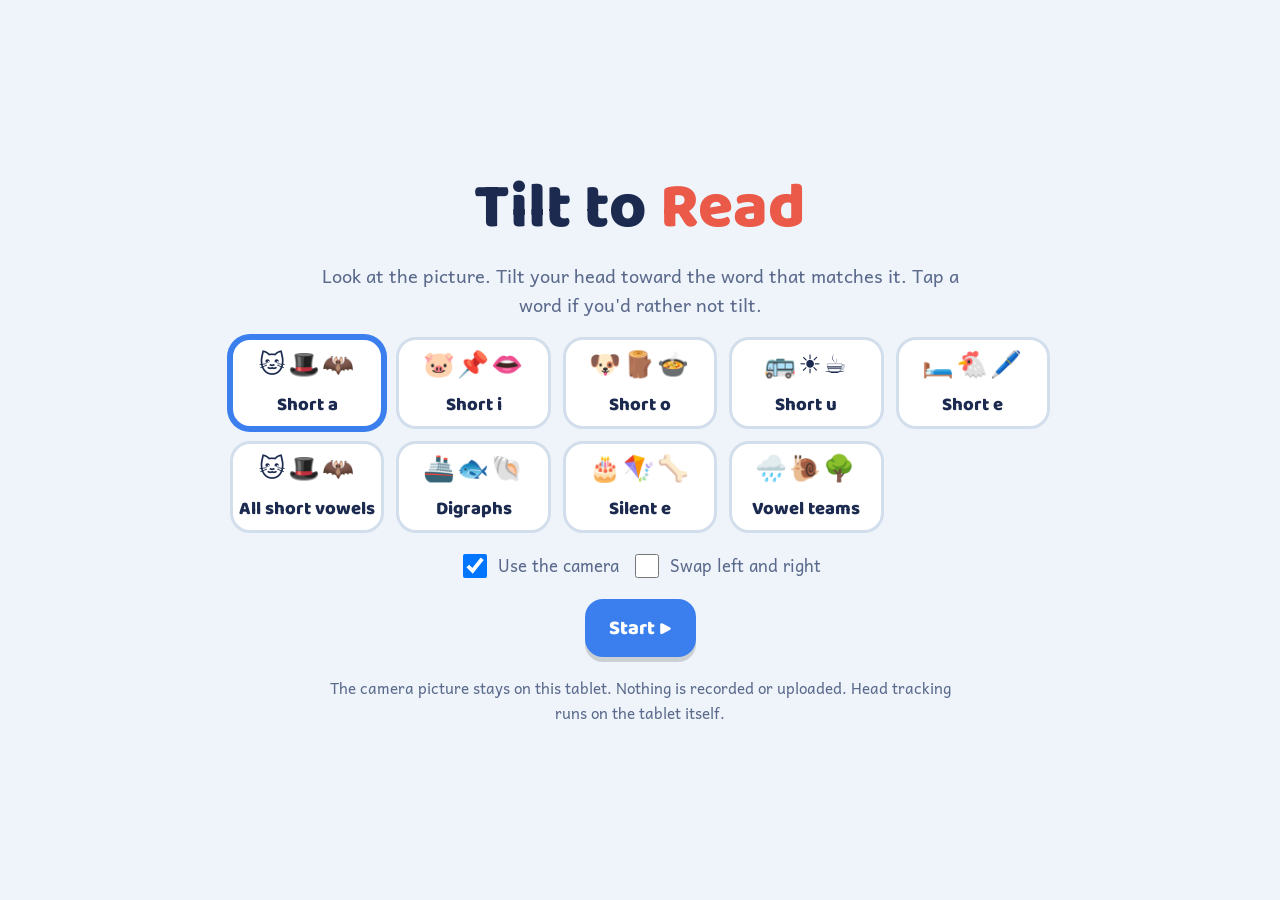
==== index.html @ a5d6fa61 "Add Tilt to Read game" ====
<!doctype html>
<html lang="en">
<head>
<meta charset="utf-8">
<meta name="viewport" content="width=device-width,initial-scale=1,viewport-fit=cover">
<title>Tilt to Read</title>
<link rel="preconnect" href="https://fonts.googleapis.com">
<link rel="preconnect" href="https://fonts.gstatic.com" crossorigin>
<link rel="stylesheet" href="https://fonts.googleapis.com/css2?family=Andika:wght@400;700&family=Baloo+2:wght@600;800&display=swap">
<style>
/* Layout: picture on top, the child's mirrored camera in the middle, one word on each side; tilt your head toward the word that matches */
:root{
  --paper:#EEF4FA; --card:#FFFFFF; --ink:#1B2A4E; --muted:#5B6A8C; --line:#D3DEEC; --soft:#E2EBF6;
  --left:#3B7FEE; --right:#EB5A48; --good:#1E9A60; --bad:#E0483A; --sun:#FFBE2E; --on:#FFFFFF;
  --display:"Baloo 2","Trebuchet MS",system-ui,sans-serif; --read:"Andika","Comic Sans MS",system-ui,sans-serif;
}
@media (prefers-color-scheme: dark){:root{--paper:#111A2E;--card:#1B2643;--ink:#EDF2FB;--muted:#9EABC9;--line:#2C3A5E;--soft:#223052;--left:#6A9FFF;--right:#FF7A6A;--good:#3CC184;--bad:#FF6B5C;--on:#0E1528;color-scheme:dark}}
*{box-sizing:border-box}
html,body{height:100%;margin:0}
body{background:var(--paper);color:var(--ink);font-family:var(--read);overflow:hidden;-webkit-user-select:none;user-select:none;-webkit-tap-highlight-color:transparent;touch-action:manipulation}
button{font:inherit;color:inherit;cursor:pointer}
.screen{height:100%;display:flex;flex-direction:column;padding:max(12px,env(safe-area-inset-top)) max(16px,env(safe-area-inset-right)) max(12px,env(safe-area-inset-bottom)) max(16px,env(safe-area-inset-left))}
[hidden]{display:none!important}
h1{font-family:var(--display);font-weight:800;margin:0;line-height:1.05}
.btn{min-height:58px;border:0;border-radius:18px;padding:0 24px;font-family:var(--display);font-weight:800;font-size:1.25rem;background:var(--left);color:var(--on);box-shadow:0 5px 0 rgba(0,0,0,.15)}
.btn:active{transform:translateY(4px);box-shadow:none}
.btn.ghost{background:var(--card);color:var(--ink);border:2px solid var(--line)}

/* start screen */
#start{align-items:center;justify-content:center;gap:18px;text-align:center;overflow:auto}
#start h1{font-size:clamp(2.6rem,7vw,4rem)}
#start h1 span{color:var(--right)}
.how{max-width:640px;color:var(--muted);font-size:1.15rem;margin:0}
.sets{display:grid;grid-template-columns:repeat(auto-fill,minmax(150px,1fr));gap:12px;width:min(100%,820px)}
.set{min-height:92px;border-radius:20px;border:3px solid var(--line);background:var(--card);display:flex;flex-direction:column;align-items:center;justify-content:center;gap:4px;font-family:var(--display);font-weight:800;font-size:1.15rem}
.set span{font-size:1.6rem;letter-spacing:2px}
.set[aria-pressed="true"]{border-color:var(--left);box-shadow:0 0 0 3px var(--left)}
.opts{display:flex;gap:12px;align-items:center;flex-wrap:wrap;justify-content:center;color:var(--muted)}
.opts label{display:flex;gap:8px;align-items:center;font-size:1.05rem}
.opts input{width:24px;height:24px}
.privacy{font-size:.95rem;color:var(--muted);max-width:640px;margin:0}
#err{color:var(--bad);font-weight:700;max-width:640px;margin:0}

/* game */
#game{gap:10px}
.top{display:flex;align-items:center;gap:12px}
.top .grow{flex:1;min-width:0}
.score{font-family:var(--display);font-weight:800;font-size:1.3rem;font-variant-numeric:tabular-nums}
.dots{display:flex;gap:6px;flex-wrap:wrap}
.dots i{width:14px;height:14px;border-radius:50%;background:var(--soft);border:2px solid var(--line)}
.dots i.ok{background:var(--good);border-color:var(--good)}
.dots i.no{background:var(--bad);border-color:var(--bad)}
.iconbtn{width:52px;height:52px;border-radius:16px;border:2px solid var(--line);background:var(--card);font-size:1.4rem;flex:none}
.pic{align-self:center;font-size:clamp(4.5rem,13vh,8rem);line-height:1;background:var(--card);border:3px solid var(--line);border-radius:28px;padding:10px 30px}
.arena{flex:1;min-height:0;display:grid;grid-template-columns:minmax(0,1fr) minmax(0,1.4fr) minmax(0,1fr);gap:clamp(10px,2vw,22px);align-items:center}
.word{height:min(100%,320px);min-height:120px;border-radius:28px;border:5px solid;background:var(--card);display:flex;flex-direction:column;align-items:center;justify-content:center;gap:6px;
  font-family:var(--read);font-weight:700;font-size:clamp(2.6rem,7vw,5rem);line-height:1;transition:transform .15s,background .15s}
.word small{font-family:var(--display);font-size:1rem;font-weight:600;color:var(--muted)}
.word.l{border-color:var(--left)} .word.r{border-color:var(--right)}
.word.lean{transform:scale(1.07)}
.word.l.lean{background:color-mix(in srgb,var(--left) 18%,var(--card))} .word.r.lean{background:color-mix(in srgb,var(--right) 18%,var(--card))}
.word.right{background:color-mix(in srgb,var(--good) 25%,var(--card));border-color:var(--good);animation:pop .5s}
.word.wrong{animation:shake .45s;border-color:var(--bad)}
@keyframes pop{40%{transform:scale(1.12)}}
@keyframes shake{20%,60%{transform:translateX(-12px)}40%,80%{transform:translateX(12px)}}
.cam{position:relative;height:100%;max-height:min(100%,420px);aspect-ratio:3/4;max-width:100%;justify-self:center;border-radius:28px;overflow:hidden;background:#000;border:5px solid var(--line)}
.cam video{width:100%;height:100%;object-fit:cover;transform:scaleX(-1);display:block}
.cam .nocam{position:absolute;inset:0;display:grid;place-items:center;text-align:center;padding:16px;color:#E9EDF5;font-family:var(--display);font-size:1.1rem}
.meter{position:absolute;left:50%;bottom:12px;transform:translateX(-50%);width:80%;height:16px;border-radius:8px;background:rgba(255,255,255,.35)}
.meter b{position:absolute;top:-6px;width:28px;height:28px;border-radius:50%;background:#FFFFFF;box-shadow:0 2px 6px rgba(0,0,0,.4);left:calc(50% - 14px);transition:left .08s}
.meter i{position:absolute;top:0;bottom:0;width:3px;background:rgba(255,255,255,.8)}
.hint{text-align:center;color:var(--muted);font-family:var(--display);font-size:1.1rem;min-height:1.6em}
#done{align-items:center;justify-content:center;gap:16px;text-align:center}
#done .big{font-size:4rem}
@media (orientation:portrait){.arena{grid-template-columns:minmax(0,1fr) minmax(0,1.2fr) minmax(0,1fr)}.word{font-size:clamp(2.2rem,8vw,4rem)}}
@media (prefers-reduced-motion:reduce){*{animation:none!important;transition:none!important}}
</style>
</head>
<body>

<section class="screen" id="start">
  <h1>Tilt to <span>Read</span></h1>
  <p class="how">Look at the picture. Tilt your head toward the word that matches it. Tap a word if you'd rather not tilt.</p>
  <div class="sets" id="sets"></div>
  <div class="opts">
    <label><input type="checkbox" id="useCam" checked> Use the camera</label>
    <label><input type="checkbox" id="swap"> Swap left and right</label>
  </div>
  <button class="btn" id="go">Start ▶</button>
  <p id="err" hidden></p>
  <p class="privacy">The camera picture stays on this tablet. Nothing is recorded or uploaded. Head tracking runs on the tablet itself.</p>
</section>

<section class="screen" id="game" hidden>
  <div class="top">
    <button class="iconbtn" id="quit" aria-label="Back to start">✕</button>
    <div class="grow"><div class="dots" id="dots"></div></div>
    <div class="score" id="score">0 / 10</div>
  </div>
  <div class="pic" id="pic" aria-live="polite"></div>
  <div class="arena">
    <button class="word l" id="wl"><span></span><small>← tilt this way</small></button>
    <div class="cam" id="cam">
      <video id="video" playsinline muted autoplay></video>
      <div class="nocam" id="nocam" hidden>Camera is off.<br>Tap a word instead.</div>
      <div class="meter" id="meter" aria-hidden="true"><i style="left:22%"></i><i style="right:22%"></i><b></b></div>
    </div>
    <button class="word r" id="wr"><span></span><small>tilt this way →</small></button>
  </div>
  <div class="hint" id="hint">Get ready…</div>
</section>

<section class="screen" id="done" hidden>
  <div class="big" id="doneStars"></div>
  <h1 id="doneTitle"></h1>
  <div class="opts"><button class="btn ghost" id="again">Play again</button><button class="btn" id="home">Choose words</button></div>
</section>

<script type="module">
/* ── picture words (same lists as Sound Trail) ── */
const SETS=[
  ['Short a','cat🐱 hat🎩 bat🦇 map🗺️ pan🍳 van🚐 can🥫 rat🐀 bag👜 cap🧢'],
  ['Short i','pig🐷 pin📌 lip👄 bin🗑️ kid🧒 dig⛏️ fin🦈 zip🤐'],
  ['Short o','dog🐶 log🪵 pot🍲 fox🦊 box📦 hot🔥 mop🧹'],
  ['Short u','bus🚌 sun☀️ cup☕ bug🐛 nut🥜 tub🛁 hug🤗'],
  ['Short e','bed🛏️ hen🐔 pen🖊️ net🥅 web🕸️ jet✈️ ten🔟 leg🦵'],
  ['All short vowels',null],
  ['Digraphs','ship🚢 fish🐟 shell🐚 chick🐤 chip🍟 duck🦆 sock🧦 bath🛁 ring💍 king🤴'],
  ['Silent e','cake🎂 kite🪁 bone🦴 rose🌹 cube🧊 bike🚲 snake🐍 home🏠'],
  ['Vowel teams','rain🌧️ snail🐌 tree🌳 bee🐝 boat⛵ goat🐐 moon🌙 coin🪙 cow🐄 saw🪚'],
].map(([name,list])=>({name,words:list?list.split(' ').map(s=>{const m=s.match(/^([a-z]+)(.+)$/);return {w:m[1],e:m[2]}}):null}));
SETS[5].words=SETS.slice(0,5).flatMap(s=>s.words);

const $=id=>document.getElementById(id);
const shuffle=a=>{a=[...a];for(let i=a.length-1;i>0;i--){const j=Math.random()*(i+1)|0;[a[i],a[j]]=[a[j],a[i]]}return a};
let setIdx=0;try{setIdx=+localStorage.getItem('tilt.set')||0}catch(e){}
let swap=false;try{swap=localStorage.getItem('tilt.swap')==='1'}catch(e){}
$('swap').checked=swap;

/* ── start screen ── */
function drawSets(){$('sets').innerHTML='';SETS.forEach((s,i)=>{const b=document.createElement('button');b.className='set';b.setAttribute('aria-pressed',String(i===setIdx));
  b.innerHTML=`<span>${s.words.slice(0,3).map(w=>w.e).join('')}</span>${s.name}`;b.onclick=()=>{setIdx=i;try{localStorage.setItem('tilt.set',i)}catch(e){}drawSets()};$('sets').append(b)})}
drawSets();
$('swap').onchange=e=>{swap=e.target.checked;try{localStorage.setItem('tilt.swap',swap?'1':'0')}catch(e){}};

/* ── sounds: chime only ── */
let actx=null;
function tone(fs,dur=.1,type='sine',gain=.14){try{actx=actx||new(window.AudioContext||window.webkitAudioContext)();const t0=actx.currentTime;
  fs.forEach((f,i)=>{const o=actx.createOscillator(),g=actx.createGain();o.type=type;o.frequency.value=f;const st=t0+i*dur;g.gain.setValueAtTime(0,st);
    g.gain.linearRampToValueAtTime(gain,st+.02);g.gain.exponentialRampToValueAtTime(.001,st+dur*2);o.connect(g).connect(actx.destination);o.start(st);o.stop(st+dur*2.2)})}catch(e){}}
const yay=()=>tone([660,880,1320],.09), nope=()=>tone([230,180],.13,'triangle',.1);

/* ── camera + head tilt ── */
let stream=null,landmarker=null,camOn=false,raf=0,lastVideoTime=-1;
async function startCamera(){
  stream=await navigator.mediaDevices.getUserMedia({video:{facingMode:'user',width:{ideal:640},height:{ideal:480}},audio:false});
  const v=$('video');v.srcObject=stream;await v.play();
  const {FaceLandmarker,FilesetResolver}=await import('https://cdn.jsdelivr.net/npm/@mediapipe/tasks-vision@0.10.14/vision_bundle.mjs');
  const files=await FilesetResolver.forVisionTasks('https://cdn.jsdelivr.net/npm/@mediapipe/tasks-vision@0.10.14/wasm');
  const opts=d=>({baseOptions:{modelAssetPath:'https://storage.googleapis.com/mediapipe-models/face_landmarker/face_landmarker/float16/1/face_landmarker.task',delegate:d},runningMode:'VIDEO',numFaces:1});
  try{landmarker=await FaceLandmarker.createFromOptions(files,opts('GPU'))}catch(e){landmarker=await FaceLandmarker.createFromOptions(files,opts('CPU'))}
  camOn=true;loop()}
function stopCamera(){cancelAnimationFrame(raf);camOn=false;if(stream)stream.getTracks().forEach(t=>t.stop());stream=null}
/* roll angle from the outer eye corners; positive = head leans toward the child's left on the mirrored screen */
let roll=0,smooth=0;
function loop(){const v=$('video');
  if(landmarker&&v.readyState>=2&&v.currentTime!==lastVideoTime){lastVideoTime=v.currentTime;
    const r=landmarker.detectForVideo(v,performance.now());const lm=r.faceLandmarks&&r.faceLandmarks[0];
    if(lm){const a=lm[33],b=lm[263];roll=Math.atan2(b.y-a.y,b.x-a.x)*180/Math.PI;smooth=smooth*.6+roll*.4;face=true}else face=false;
    onTilt()}
  raf=requestAnimationFrame(loop)}

/* tilt state: lean past 14° and hold ~0.45s to choose; come back near level before the next choice */
const T_ON=14,T_OFF=6,HOLD=450;let face=false,leanSide=null,leanStart=0,needCenter=false;
function onTilt(){const side=swap?-smooth:smooth;
  const pos=Math.max(-1,Math.min(1,-side/30));$('meter').querySelector('b').style.left=`calc(${50+pos*45}% - 14px)`;
  if(!face){setLean(null);$('hint').textContent=locked?'':'Show your face to the camera';return}
  if(locked)return;
  if(needCenter){if(Math.abs(side)<T_OFF)needCenter=false;else{$('hint').textContent='Straighten up';return}}
  const want=side>T_ON?'l':side<-T_ON?'r':null;
  if(want!==leanSide){leanSide=want;leanStart=performance.now()}
  setLean(want);
  if(want){$('hint').textContent='Hold it…';if(performance.now()-leanStart>HOLD){needCenter=true;choose(want)}}
  else $('hint').textContent='Tilt your head toward the matching word'}
function setLean(s){$('wl').classList.toggle('lean',s==='l');$('wr').classList.toggle('lean',s==='r')}

/* ── game ── */
let rounds=[],ri=0,score=0,locked=false,answer='l',results=[];
function newGame(){const words=SETS[setIdx].words;
  rounds=shuffle(words).concat(shuffle(words)).slice(0,10).map(t=>{const others=words.filter(x=>x.w!==t.w);const d=others[Math.random()*others.length|0];return {t,d,side:Math.random()<.5?'l':'r'}});
  ri=0;score=0;results=[];drawRound()}
function drawRound(){const R=rounds[ri];locked=false;answer=R.side;
  $('pic').textContent=R.t.e;
  $('wl').querySelector('span').textContent=R.side==='l'?R.t.w:R.d.w;$('wr').querySelector('span').textContent=R.side==='r'?R.t.w:R.d.w;
  ['wl','wr'].forEach(id=>$(id).classList.remove('right','wrong','lean'));
  $('dots').innerHTML=rounds.map((_,i)=>`<i class="${results[i]===true?'ok':results[i]===false?'no':''}"></i>`).join('');
  $('score').textContent=`${score} / ${rounds.length}`;
  $('hint').textContent=camOn?'Tilt your head toward the matching word':'Tap the matching word'}
function choose(side){if(locked)return;locked=true;const el=$(side==='l'?'wl':'wr');
  if(side===answer){el.classList.add('right');yay();score++;results[ri]=true;$('hint').textContent='Yes!'}
  else{el.classList.add('wrong');$(answer==='l'?'wl':'wr').classList.add('right');nope();results[ri]=false;$('hint').textContent='This one matches'}
  $('score').textContent=`${score} / ${rounds.length}`;
  setTimeout(()=>{ri++;if(ri<rounds.length)drawRound();else finish()},side===answer?1100:1800)}
$('wl').onclick=()=>choose('l');$('wr').onclick=()=>choose('r');
function finish(){const stars=score>=9?3:score>=6?2:1;$('doneStars').textContent='⭐'.repeat(stars);
  $('doneTitle').textContent=`You matched ${score} of ${rounds.length}!`;show('done');yay()}
function show(id){['start','game','done'].forEach(s=>$(s).hidden=s!==id)}

$('go').onclick=async()=>{$('err').hidden=true;show('game');newGame();
  const want=$('useCam').checked;$('nocam').hidden=want;$('meter').hidden=!want;
  if(want&&!camOn){$('hint').textContent='Starting the camera…';
    try{await startCamera();drawRound()}
    catch(e){stopCamera();$('nocam').hidden=false;$('meter').hidden=true;
      $('hint').textContent=e&&e.name==='NotAllowedError'?'Camera blocked. Tap a word instead.':'Camera unavailable. Tap a word instead.'}}};
$('quit').onclick=()=>{stopCamera();show('start')};
$('again').onclick=()=>{show('game');newGame()};
$('home').onclick=()=>{stopCamera();show('start')};
if(!window.isSecureContext||!navigator.mediaDevices){$('err').hidden=false;
  $('err').textContent='The camera only works when this page is opened from an https:// address. Tapping still works.';$('useCam').checked=false}
</script>
</body>
</html>
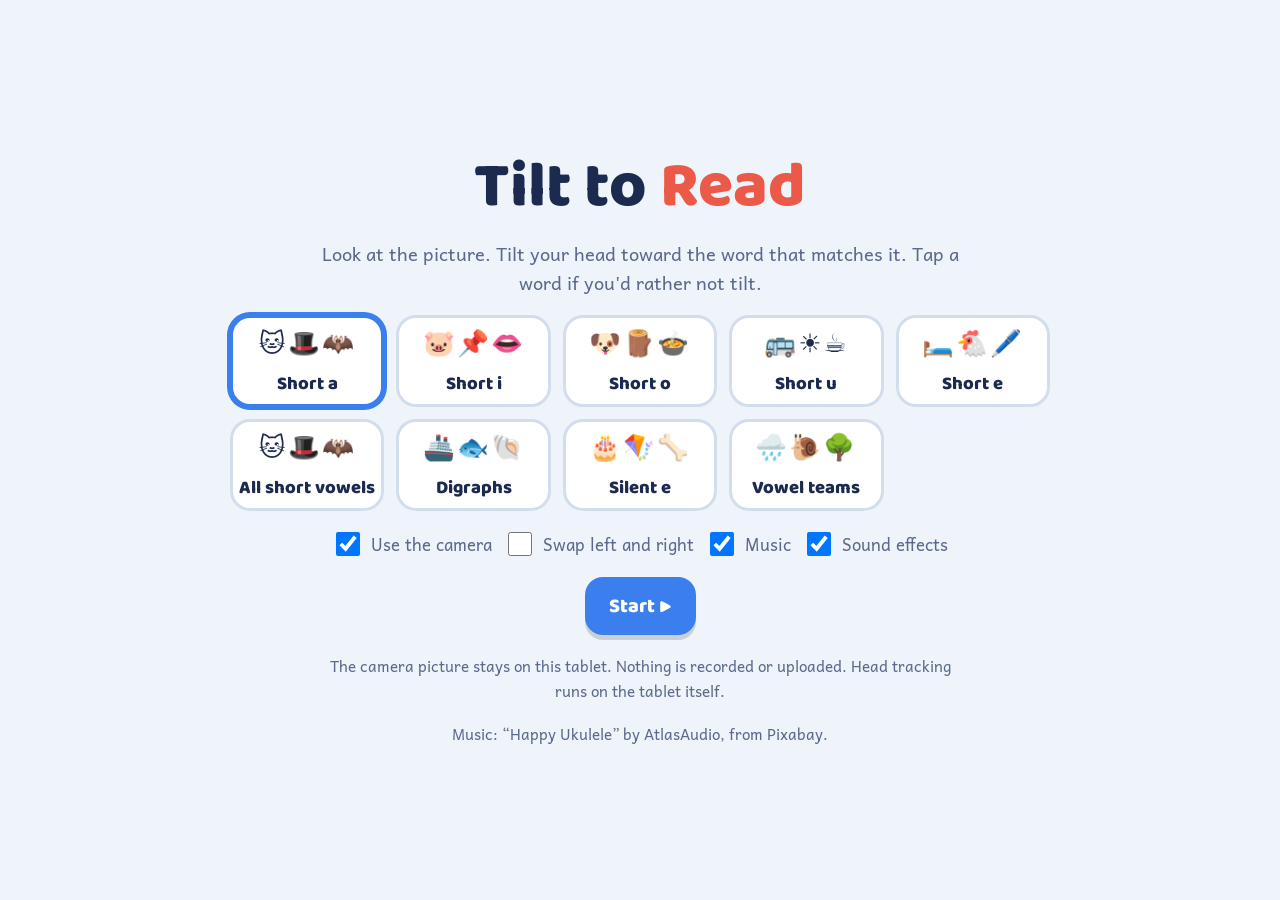
==== commit 8d5bb6aa: "Update index.html" ====
--- a/index.html
+++ b/index.html
@@ -85,16 +85,22 @@
   <div class="opts">
     <label><input type="checkbox" id="useCam" checked> Use the camera</label>
     <label><input type="checkbox" id="swap"> Swap left and right</label>
+    <label><input type="checkbox" id="music" checked> Music</label>
+    <label><input type="checkbox" id="sfx" checked> Sound effects</label>
   </div>
   <button class="btn" id="go">Start ▶</button>
   <p id="err" hidden></p>
   <p class="privacy">The camera picture stays on this tablet. Nothing is recorded or uploaded. Head tracking runs on the tablet itself.</p>
+  <p class="privacy">Music: “Happy Ukulele” by AtlasAudio, from Pixabay.</p>
 </section>
+<audio id="bgm" src="music.mp3" loop preload="auto"></audio>
 
 <section class="screen" id="game" hidden>
   <div class="top">
     <button class="iconbtn" id="quit" aria-label="Back to start">✕</button>
     <div class="grow"><div class="dots" id="dots"></div></div>
+    <button class="iconbtn" id="muteM" aria-label="Music on or off">🎵</button>
+    <button class="iconbtn" id="muteS" aria-label="Sound effects on or off">🔊</button>
     <div class="score" id="score">0 / 10</div>
   </div>
   <div class="pic" id="pic" aria-live="polite"></div>
@@ -143,12 +149,39 @@
 drawSets();
 $('swap').onchange=e=>{swap=e.target.checked;try{localStorage.setItem('tilt.swap',swap?'1':'0')}catch(e){}};
 
-/* ── sounds: chime only ── */
-let actx=null;
-function tone(fs,dur=.1,type='sine',gain=.14){try{actx=actx||new(window.AudioContext||window.webkitAudioContext)();const t0=actx.currentTime;
-  fs.forEach((f,i)=>{const o=actx.createOscillator(),g=actx.createGain();o.type=type;o.frequency.value=f;const st=t0+i*dur;g.gain.setValueAtTime(0,st);
-    g.gain.linearRampToValueAtTime(gain,st+.02);g.gain.exponentialRampToValueAtTime(.001,st+dur*2);o.connect(g).connect(actx.destination);o.start(st);o.stop(st+dur*2.2)})}catch(e){}}
+/* ── sound effects (made in code) + background music ── */
+const pref=k=>{try{return localStorage.getItem('tilt.'+k)!=='0'}catch(e){return true}};
+const setPref=(k,v)=>{try{localStorage.setItem('tilt.'+k,v?'1':'0')}catch(e){}};
+let sfxOn=pref('sfx'),musicOn=pref('music');
+$('sfx').checked=sfxOn;$('music').checked=musicOn;
+let actx=null;const ac=()=>{actx=actx||new(window.AudioContext||window.webkitAudioContext)();if(actx.state==='suspended')actx.resume();return actx};
+function tone(fs,dur=.1,type='sine',gain=.14){if(!sfxOn)return;try{const a=ac();const t0=a.currentTime;
+  fs.forEach((f,i)=>{const o=a.createOscillator(),g=a.createGain();o.type=type;o.frequency.value=f;const st=t0+i*dur;g.gain.setValueAtTime(0,st);
+    g.gain.linearRampToValueAtTime(gain,st+.02);g.gain.exponentialRampToValueAtTime(.001,st+dur*2);o.connect(g).connect(a.destination);o.start(st);o.stop(st+dur*2.2)})}catch(e){}}
 const yay=()=>tone([660,880,1320],.09), nope=()=>tone([230,180],.13,'triangle',.1);
+const pop=()=>tone([520,780],.05,'sine',.1);                 /* new picture */
+const tick=()=>tone([1200],.03,'square',.04);                /* a word starts to lean */
+const fanfare=()=>tone([523,659,784,1047,784,1047,1319],.12,'triangle',.13);
+/* rising tone while a tilt is held: the hold "charges up" */
+let charge=null;
+function chargeStart(){if(!sfxOn||charge)return;try{const a=ac(),o=a.createOscillator(),g=a.createGain();o.type='sine';
+  o.frequency.setValueAtTime(330,a.currentTime);o.frequency.linearRampToValueAtTime(880,a.currentTime+HOLD/1000);
+  g.gain.setValueAtTime(0,a.currentTime);g.gain.linearRampToValueAtTime(.06,a.currentTime+.05);o.connect(g).connect(a.destination);o.start();charge={o,g}}catch(e){}}
+function chargeStop(){if(!charge)return;try{const a=ac();charge.g.gain.cancelScheduledValues(a.currentTime);charge.g.gain.setTargetAtTime(0,a.currentTime,.02);charge.o.stop(a.currentTime+.1)}catch(e){}charge=null}
+/* whoosh: filtered noise sweep when a word is chosen */
+function whoosh(){if(!sfxOn)return;try{const a=ac(),n=a.sampleRate*.35,buf=a.createBuffer(1,n,a.sampleRate),d=buf.getChannelData(0);for(let i=0;i<n;i++)d[i]=(Math.random()*2-1)*(1-i/n);
+  const s=a.createBufferSource(),f=a.createBiquadFilter(),g=a.createGain();s.buffer=buf;f.type='bandpass';f.Q.value=1.2;
+  f.frequency.setValueAtTime(400,a.currentTime);f.frequency.exponentialRampToValueAtTime(3000,a.currentTime+.3);g.gain.value=.25;s.connect(f).connect(g).connect(a.destination);s.start()}catch(e){}}
+const bgm=$('bgm');bgm.volume=.22;
+function musicPlay(){if(musicOn){bgm.volume=.22;bgm.play().catch(()=>{})}}
+function musicStop(){bgm.pause()}
+function duck(){if(!musicOn)return;bgm.volume=.08;setTimeout(()=>bgm.volume=.22,900)}
+function drawMutes(){$('muteM').textContent=musicOn?'🎵':'🚫';$('muteS').textContent=sfxOn?'🔊':'🔇';
+  $('muteM').setAttribute('aria-pressed',String(musicOn));$('muteS').setAttribute('aria-pressed',String(sfxOn))}
+$('music').onchange=e=>{musicOn=e.target.checked;setPref('music',musicOn)};
+$('sfx').onchange=e=>{sfxOn=e.target.checked;setPref('sfx',sfxOn)};
+$('muteM').onclick=()=>{musicOn=!musicOn;setPref('music',musicOn);$('music').checked=musicOn;musicOn?musicPlay():musicStop();drawMutes()};
+$('muteS').onclick=()=>{sfxOn=!sfxOn;setPref('sfx',sfxOn);$('sfx').checked=sfxOn;if(!sfxOn)chargeStop();drawMutes()};
 
 /* ── camera + head tilt ── */
 let stream=null,landmarker=null,camOn=false,raf=0,lastVideoTime=-1;
@@ -174,13 +207,13 @@
 const T_ON=14,T_OFF=6,HOLD=450;let face=false,leanSide=null,leanStart=0,needCenter=false;
 function onTilt(){const side=swap?-smooth:smooth;
   const pos=Math.max(-1,Math.min(1,-side/30));$('meter').querySelector('b').style.left=`calc(${50+pos*45}% - 14px)`;
-  if(!face){setLean(null);$('hint').textContent=locked?'':'Show your face to the camera';return}
+  if(!face){setLean(null);chargeStop();$('hint').textContent=locked?'':'Show your face to the camera';return}
   if(locked)return;
   if(needCenter){if(Math.abs(side)<T_OFF)needCenter=false;else{$('hint').textContent='Straighten up';return}}
   const want=side>T_ON?'l':side<-T_ON?'r':null;
-  if(want!==leanSide){leanSide=want;leanStart=performance.now()}
+  if(want!==leanSide){leanSide=want;leanStart=performance.now();chargeStop();if(want){tick();chargeStart()}}
   setLean(want);
-  if(want){$('hint').textContent='Hold it…';if(performance.now()-leanStart>HOLD){needCenter=true;choose(want)}}
+  if(want){$('hint').textContent='Hold it…';if(performance.now()-leanStart>HOLD){chargeStop();needCenter=true;choose(want)}}
   else $('hint').textContent='Tilt your head toward the matching word'}
 function setLean(s){$('wl').classList.toggle('lean',s==='l');$('wr').classList.toggle('lean',s==='r')}
 
@@ -195,26 +228,27 @@
   ['wl','wr'].forEach(id=>$(id).classList.remove('right','wrong','lean'));
   $('dots').innerHTML=rounds.map((_,i)=>`<i class="${results[i]===true?'ok':results[i]===false?'no':''}"></i>`).join('');
   $('score').textContent=`${score} / ${rounds.length}`;
-  $('hint').textContent=camOn?'Tilt your head toward the matching word':'Tap the matching word'}
-function choose(side){if(locked)return;locked=true;const el=$(side==='l'?'wl':'wr');
+  $('hint').textContent=camOn?'Tilt your head toward the matching word':'Tap the matching word';pop()}
+function choose(side){if(locked)return;locked=true;const el=$(side==='l'?'wl':'wr');chargeStop();whoosh();duck();
   if(side===answer){el.classList.add('right');yay();score++;results[ri]=true;$('hint').textContent='Yes!'}
   else{el.classList.add('wrong');$(answer==='l'?'wl':'wr').classList.add('right');nope();results[ri]=false;$('hint').textContent='This one matches'}
   $('score').textContent=`${score} / ${rounds.length}`;
   setTimeout(()=>{ri++;if(ri<rounds.length)drawRound();else finish()},side===answer?1100:1800)}
 $('wl').onclick=()=>choose('l');$('wr').onclick=()=>choose('r');
 function finish(){const stars=score>=9?3:score>=6?2:1;$('doneStars').textContent='⭐'.repeat(stars);
-  $('doneTitle').textContent=`You matched ${score} of ${rounds.length}!`;show('done');yay()}
+  $('doneTitle').textContent=`You matched ${score} of ${rounds.length}!`;show('done');fanfare()}
 function show(id){['start','game','done'].forEach(s=>$(s).hidden=s!==id)}
 
-$('go').onclick=async()=>{$('err').hidden=true;show('game');newGame();
+$('go').onclick=async()=>{$('err').hidden=true;ac();drawMutes();musicPlay();show('game');newGame();
   const want=$('useCam').checked;$('nocam').hidden=want;$('meter').hidden=!want;
   if(want&&!camOn){$('hint').textContent='Starting the camera…';
     try{await startCamera();drawRound()}
     catch(e){stopCamera();$('nocam').hidden=false;$('meter').hidden=true;
       $('hint').textContent=e&&e.name==='NotAllowedError'?'Camera blocked. Tap a word instead.':'Camera unavailable. Tap a word instead.'}}};
-$('quit').onclick=()=>{stopCamera();show('start')};
-$('again').onclick=()=>{show('game');newGame()};
-$('home').onclick=()=>{stopCamera();show('start')};
+$('quit').onclick=()=>{chargeStop();stopCamera();musicStop();show('start')};
+$('again').onclick=()=>{musicPlay();show('game');newGame()};
+$('home').onclick=()=>{stopCamera();musicStop();show('start')};
+document.addEventListener('visibilitychange',()=>{if(document.hidden){musicStop();chargeStop()}else if(!$('game').hidden)musicPlay()});
 if(!window.isSecureContext||!navigator.mediaDevices){$('err').hidden=false;
   $('err').textContent='The camera only works when this page is opened from an https:// address. Tapping still works.';$('useCam').checked=false}
 </script>
